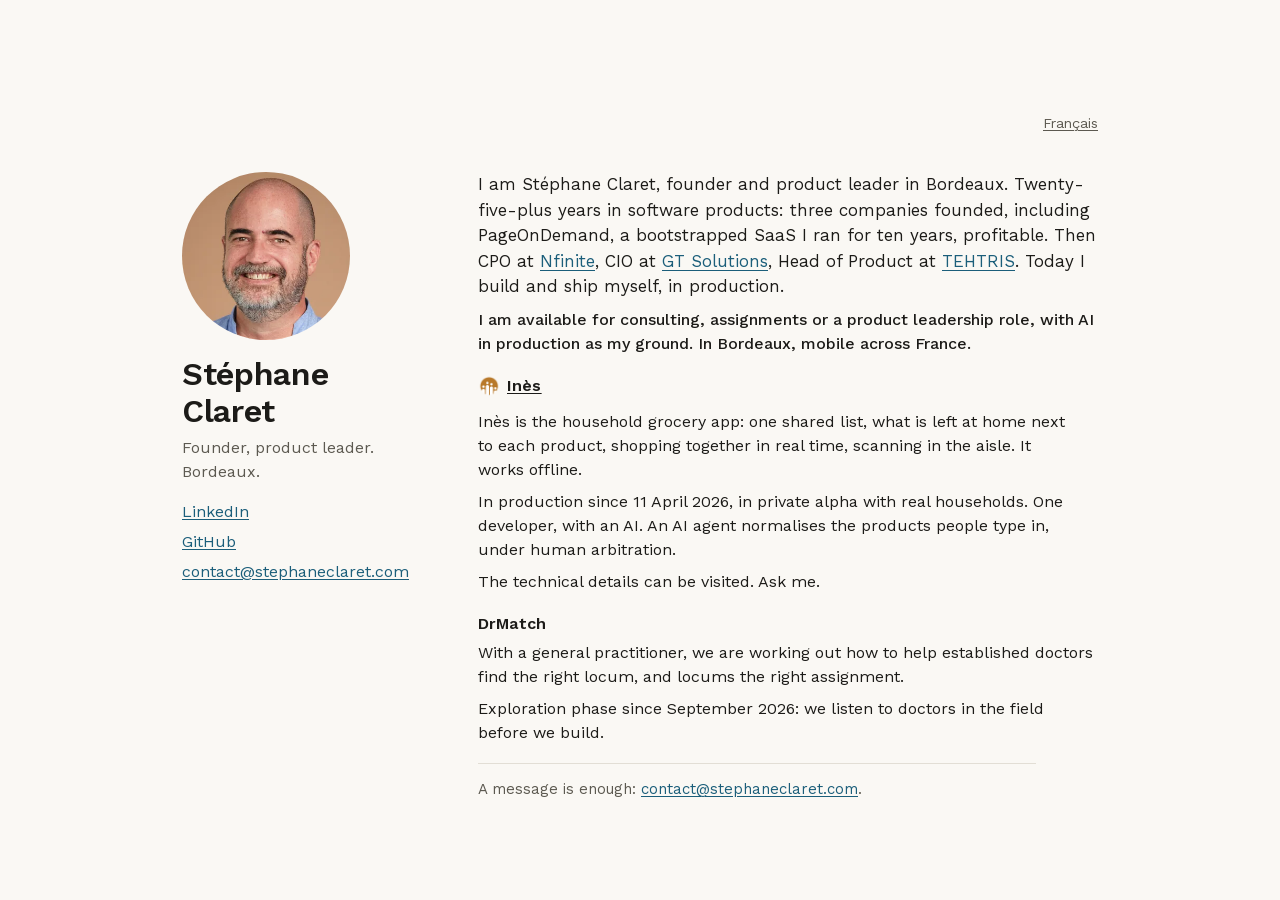
==== en/index.html @ 088ac29c "Page pro stephaneclaret.com Page statique en français et en anglais, sans ressource externe : Work S" ====
<!doctype html>
<html lang="en">
<head>
<meta charset="utf-8">
<meta name="viewport" content="width=device-width, initial-scale=1, viewport-fit=cover">
<title>Stéphane Claret</title>
<meta name="description" content="Stéphane Claret, founder and product leader, Bordeaux. I build and ship Inès in production. Available for consulting, assignments or a product leadership role.">
<link rel="canonical" href="https://stephaneclaret.com/en/">
<link rel="alternate" hreflang="fr" href="https://stephaneclaret.com/">
<link rel="alternate" hreflang="en" href="https://stephaneclaret.com/en/">
<link rel="alternate" hreflang="x-default" href="https://stephaneclaret.com/">
<link rel="icon" href="../assets/favicon.svg" type="image/svg+xml">
<link rel="stylesheet" href="../assets/site.css">
<meta property="og:type" content="profile">
<meta property="og:locale" content="en_GB">
<meta property="og:locale:alternate" content="fr_FR">
<meta property="og:url" content="https://stephaneclaret.com/en/">
<meta property="og:site_name" content="Stéphane Claret">
<meta property="og:title" content="Stéphane Claret">
<meta property="og:description" content="Founder and product leader, Bordeaux. I build and ship Inès in production. Available for consulting, assignments or a product leadership role.">
<meta property="og:image" content="https://stephaneclaret.com/assets/og.jpg">
<meta property="og:image:secure_url" content="https://stephaneclaret.com/assets/og.jpg">
<meta property="og:image:type" content="image/jpeg">
<meta property="og:image:width" content="957">
<meta property="og:image:height" content="957">
<meta property="og:image:alt" content="Portrait of Stéphane Claret">
<meta name="twitter:card" content="summary">
<meta name="twitter:title" content="Stéphane Claret">
<meta name="twitter:description" content="Founder and product leader, Bordeaux. Available for consulting, assignments or a product leadership role.">
<meta name="twitter:image" content="https://stephaneclaret.com/assets/og.jpg">
<script type="application/ld+json">
{
  "@context": "https://schema.org",
  "@graph": [
    {
      "@type": "Person",
      "@id": "https://stephaneclaret.com/#person",
      "name": "Stéphane Claret",
      "url": "https://stephaneclaret.com/en/",
      "image": "https://stephaneclaret.com/assets/og.jpg",
      "jobTitle": "Founder, product leader",
      "description": "Founder and product leader in Bordeaux. Builds and ships Inès in production. Available for consulting, assignments or a product leadership role.",
      "email": "mailto:contact@stephaneclaret.com",
      "address": { "@type": "PostalAddress", "addressLocality": "Bordeaux", "addressCountry": "FR" },
      "knowsLanguage": ["fr", "en"],
      "knowsAbout": ["Product leadership", "SaaS", "AI in production", "Pricing and monetisation"],
      "sameAs": ["https://www.linkedin.com/in/stephaneclaret", "https://github.com/StephaneClaret"]
    },
    {
      "@type": "Organization",
      "@id": "https://ines.family/#organization",
      "name": "Inès",
      "url": "https://ines.family/",
      "description": "The household grocery app. In production since 11 April 2026.",
      "founder": { "@id": "https://stephaneclaret.com/#person" },
      "foundingDate": "2026-04-11"
    },
    {
      "@type": "Organization",
      "@id": "https://stephaneclaret.com/#drmatch",
      "name": "DrMatch",
      "description": "Project in exploration since September 2026: helping established general practitioners find the right locum, and locums the right assignment.",
      "founder": { "@id": "https://stephaneclaret.com/#person" }
    },
    {
      "@type": "WebSite",
      "@id": "https://stephaneclaret.com/#website",
      "url": "https://stephaneclaret.com/",
      "name": "Stéphane Claret",
      "inLanguage": ["fr", "en"],
      "about": { "@id": "https://stephaneclaret.com/#person" }
    }
  ]
}
</script>
</head>
<body>
<div class="page">
  <p class="lang"><a href="../" hreflang="fr" lang="fr">Français</a></p>

  <header class="aside">
    <img class="photo" src="../assets/photo-320.webp" srcset="../assets/photo-320.webp 320w, ../assets/photo-640.webp 640w" sizes="(min-width: 860px) 168px, 136px" width="320" height="320" alt="Portrait of Stéphane Claret" fetchpriority="high">
    <div>
      <h1>Stéphane Claret</h1>
      <p class="tagline">Founder, product leader. Bordeaux.</p>
    </div>
    <ul class="links">
      <li><a href="https://www.linkedin.com/in/stephaneclaret" rel="me">LinkedIn</a></li>
      <li><a href="https://github.com/StephaneClaret" rel="me">GitHub</a></li>
      <li><a href="mailto:contact@stephaneclaret.com">contact@stephaneclaret.com</a></li>
    </ul>
  </header>

  <main class="main">
    <section class="block">
      <p class="lede">I am Stéphane Claret, founder and product leader in Bordeaux. Twenty-five-plus years in software products: three companies founded, including PageOnDemand, a bootstrapped SaaS I ran for ten years, profitable. Then CPO at <a href="https://nfinite.ai">Nfinite</a>, CIO at <a href="https://gt-solutions.fr">GT Solutions</a>, Head of Product at <a href="https://tehtris.com">TEHTRIS</a>. Today I build and ship myself, in production.</p>
      <p class="avail">I am available for consulting, assignments or a product leadership role, with AI in production as my ground. In Bordeaux, mobile across France.</p>
    </section>

    <section class="block">
      <h2><a href="https://ines.family"><img class="mark" src="../assets/ines-mark.png" alt="" width="96" height="96">Inès</a></h2>
      <p>Inès is the household grocery app: one shared list, what is left at home next to each product, shopping together in real time, scanning in the aisle. It works offline.</p>
      <p>In production since 11 April 2026, in private alpha with real households. One developer, with an AI. An AI agent normalises the products people type in, under human arbitration.</p>
      <p>The technical details can be visited. Ask me.</p>
    </section>

    <section class="block">
      <h2>DrMatch</h2>
      <p>With a general practitioner, we are working out how to help established doctors find the right locum, and locums the right assignment.</p>
      <p>Exploration phase since September 2026: we listen to doctors in the field before we build.</p>
    </section>

    <p class="block contact">A message is enough: <a href="mailto:contact@stephaneclaret.com">contact@stephaneclaret.com</a>.</p>
  </main>
</div>
</body>
</html>
---- assets/site.css ----
/* stephaneclaret.com — une page, une colonne de texte, la photo à gauche sur grand écran.
   Aucune ressource externe : police auto-hébergée, pas de script. */

@font-face {
  font-family: "Work Sans"; font-style: normal; font-weight: 400 700; font-display: swap;
  src: url("fonts/work-sans-latin.woff2") format("woff2");
  unicode-range: U+0000-00FF, U+0131, U+0152-0153, U+02BB-02BC, U+02C6, U+02DA, U+02DC, U+0304, U+0308, U+0329, U+2000-206F, U+20AC, U+2122, U+2191, U+2193, U+2212, U+2215, U+FEFF, U+FFFD;
}
@font-face {
  font-family: "Work Sans"; font-style: normal; font-weight: 400 700; font-display: swap;
  src: url("fonts/work-sans-latin-ext.woff2") format("woff2");
  unicode-range: U+0100-02BA, U+02BD-02C5, U+02C7-02CC, U+02CE-02D7, U+02DD-02FF, U+0304, U+0308, U+0329, U+1D00-1DBF, U+1E00-1E9F, U+1EF2-1EFF, U+2020, U+20A0-20AB, U+20AD-20C0, U+2113, U+2C60-2C7F, U+A720-A7FF;
}

:root {
  --bg: #faf8f4;
  --fg: #1c1b18;
  --muted: #5c5950;
  --rule: #e2ded5;
  --accent: #1b5e7a;
  --focus: #1b5e7a;
  color-scheme: light;
}
@media (prefers-color-scheme: dark) {
  :root {
    --bg: #141517;
    --fg: #ece9e2;
    --muted: #a8a399;
    --rule: #2c2e32;
    --accent: #86c0dc;
    --focus: #86c0dc;
    color-scheme: dark;
  }
}

* { box-sizing: border-box; }
html { height: 100%; }
body {
  margin: 0; min-height: 100%;
  background: var(--bg); color: var(--fg);
  font-family: "Work Sans", system-ui, -apple-system, "Segoe UI", Helvetica, Arial, sans-serif;
  font-size: 1rem; line-height: 1.5;
  -webkit-text-size-adjust: 100%;
  padding-left: max(20px, env(safe-area-inset-left, 0px));
  padding-right: max(20px, env(safe-area-inset-right, 0px));
  padding-block: 28px 36px;
}
a { color: var(--accent); text-decoration: underline; text-decoration-thickness: 1px; text-underline-offset: .15em; }
a:hover { text-decoration-thickness: 2px; }
a:focus-visible { outline: 2px solid var(--focus); outline-offset: 3px; border-radius: 2px; }

.page {
  max-width: 1040px; margin: 0 auto;
  display: grid; grid-template-columns: 1fr; gap: 24px 56px;
}
.lang { font-size: .875rem; color: var(--muted); text-align: right; }
.lang a { color: var(--muted); }

.aside { display: flex; flex-direction: column; gap: 16px; }
.photo {
  display: block; width: 136px; height: 136px; border-radius: 50%;
  object-fit: cover; max-width: 100%;
}
h1 { font-size: 1.75rem; font-weight: 600; line-height: 1.15; margin: 0; letter-spacing: -.01em; text-wrap: balance; }
.tagline { margin: 6px 0 0; color: var(--muted); font-size: 1rem; }

.links { list-style: none; margin: 0; padding: 0; display: grid; gap: 6px; font-size: 1rem; }

.main { display: grid; gap: 18px; min-width: 0; }
.block { margin: 0; max-width: 62ch; }
.block p { margin: 0 0 .5em; text-wrap: pretty; }
.block p:last-child { margin-bottom: 0; }
h2 { font-size: 1rem; font-weight: 600; margin: 0 0 .35em; letter-spacing: .01em; }
h2 a { color: inherit; display: inline-flex; align-items: center; gap: 7px; }
.mark { width: 22px; height: 22px; flex: 0 0 auto; }
.lede { font-size: 1.0625rem; }
.avail { font-weight: 500; }
.contact { color: var(--muted); font-size: .9375rem; border-top: 1px solid var(--rule); padding-top: 14px; }

@media (min-width: 860px) {
  body { padding-block: 24px; display: grid; align-content: center; }
  .page { grid-template-columns: 240px minmax(0, 1fr); align-items: start; }
  .lang { grid-column: 1 / -1; }
  .aside { position: sticky; top: 32px; }
  .photo { width: 168px; height: 168px; }
  h1 { font-size: 2rem; }
}

@media (prefers-reduced-motion: no-preference) {
  a { transition: text-decoration-thickness .12s ease; }
}
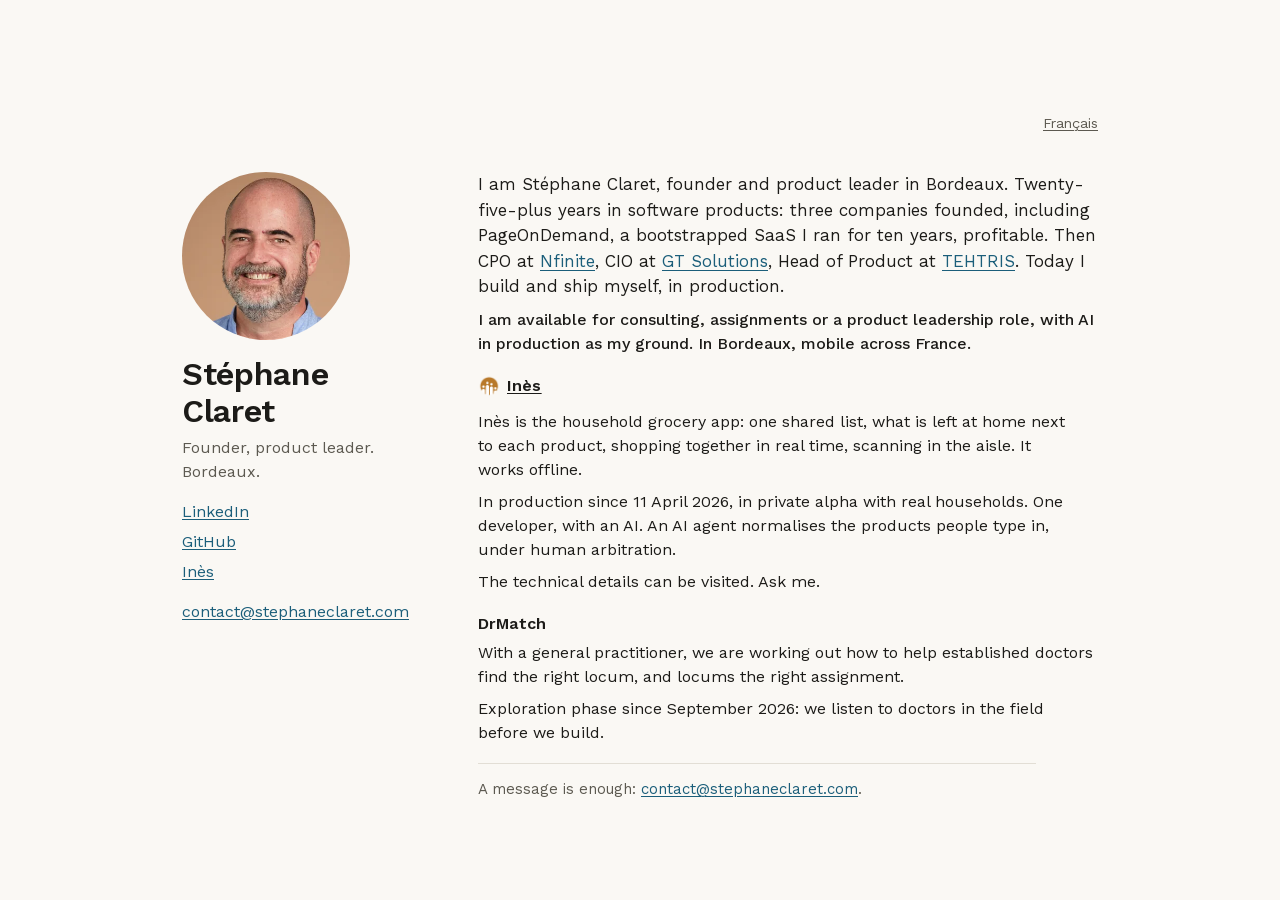
==== commit ce5b303c: "Liens externes en nouvel onglet, lien Inès dans la colonne, espace avant le mail Co-Authored-By: Cla" ====
--- a/en/index.html
+++ b/en/index.html
@@ -85,20 +85,21 @@
       <p class="tagline">Founder, product leader. Bordeaux.</p>
     </div>
     <ul class="links">
-      <li><a href="https://www.linkedin.com/in/stephaneclaret" rel="me">LinkedIn</a></li>
-      <li><a href="https://github.com/StephaneClaret" rel="me">GitHub</a></li>
-      <li><a href="mailto:contact@stephaneclaret.com">contact@stephaneclaret.com</a></li>
+      <li><a href="https://www.linkedin.com/in/stephaneclaret" target="_blank" rel="me noopener">LinkedIn</a></li>
+      <li><a href="https://github.com/StephaneClaret" target="_blank" rel="me noopener">GitHub</a></li>
+      <li><a href="https://ines.family" target="_blank" rel="noopener">Inès</a></li>
+      <li class="mail"><a href="mailto:contact@stephaneclaret.com">contact@stephaneclaret.com</a></li>
     </ul>
   </header>
 
   <main class="main">
     <section class="block">
-      <p class="lede">I am Stéphane Claret, founder and product leader in Bordeaux. Twenty-five-plus years in software products: three companies founded, including PageOnDemand, a bootstrapped SaaS I ran for ten years, profitable. Then CPO at <a href="https://nfinite.ai">Nfinite</a>, CIO at <a href="https://gt-solutions.fr">GT Solutions</a>, Head of Product at <a href="https://tehtris.com">TEHTRIS</a>. Today I build and ship myself, in production.</p>
+      <p class="lede">I am Stéphane Claret, founder and product leader in Bordeaux. Twenty-five-plus years in software products: three companies founded, including PageOnDemand, a bootstrapped SaaS I ran for ten years, profitable. Then CPO at <a href="https://nfinite.ai" target="_blank" rel="noopener">Nfinite</a>, CIO at <a href="https://gt-solutions.fr" target="_blank" rel="noopener">GT Solutions</a>, Head of Product at <a href="https://tehtris.com" target="_blank" rel="noopener">TEHTRIS</a>. Today I build and ship myself, in production.</p>
       <p class="avail">I am available for consulting, assignments or a product leadership role, with AI in production as my ground. In Bordeaux, mobile across France.</p>
     </section>
 
     <section class="block">
-      <h2><a href="https://ines.family"><img class="mark" src="../assets/ines-mark.png" alt="" width="96" height="96">Inès</a></h2>
+      <h2><a href="https://ines.family" target="_blank" rel="noopener"><img class="mark" src="../assets/ines-mark.png" alt="" width="96" height="96">Inès</a></h2>
       <p>Inès is the household grocery app: one shared list, what is left at home next to each product, shopping together in real time, scanning in the aisle. It works offline.</p>
       <p>In production since 11 April 2026, in private alpha with real households. One developer, with an AI. An AI agent normalises the products people type in, under human arbitration.</p>
       <p>The technical details can be visited. Ask me.</p>
--- a/assets/site.css
+++ b/assets/site.css
@@ -65,6 +65,7 @@
 .tagline { margin: 6px 0 0; color: var(--muted); font-size: 1rem; }
 
 .links { list-style: none; margin: 0; padding: 0; display: grid; gap: 6px; font-size: 1rem; }
+.links .mail { margin-top: 10px; }
 
 .main { display: grid; gap: 18px; min-width: 0; }
 .block { margin: 0; max-width: 62ch; }
